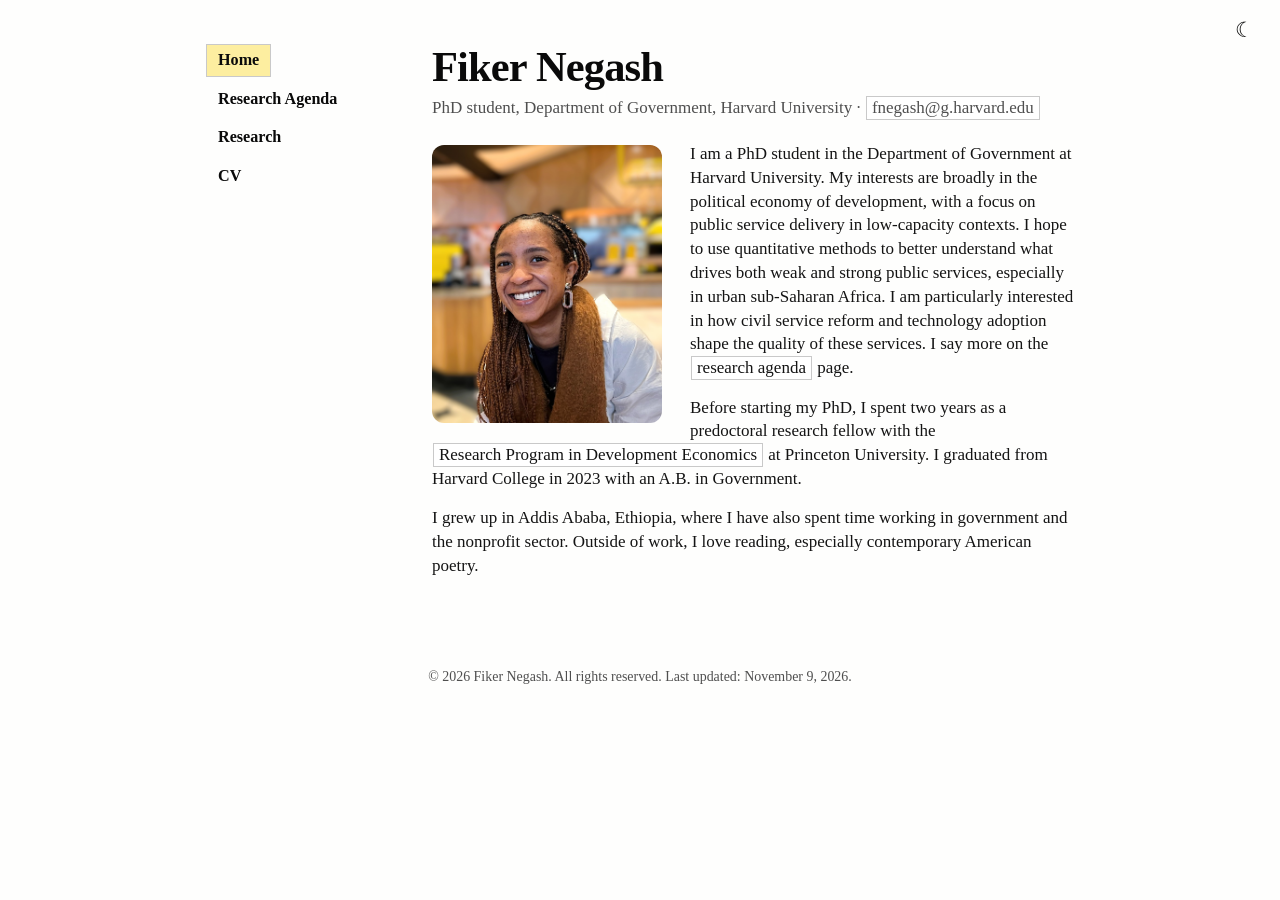
==== index.html @ 1a492804 "Italic paper titles instead of bold Co-Authored-By: Claude Fable 5.1 <noreply@anthropic.com>" ====
<!doctype html>
<html lang="en">
<head>
<meta charset="utf-8">
<meta name="viewport" content="width=device-width, initial-scale=1">
<title>Fiker Negash</title>
<link rel="stylesheet" href="style.css?v=20261109m">
<script src="theme.js?v=20261109m"></script>
</head>
<body>
<button id="theme-toggle" type="button" aria-label="Switch to dark mode">☾</button>
<div class="layout wrap">
<aside class="side">
  <nav aria-label="Site"><ul>
    <li><a href="index.html" aria-current="page">Home</a></li>
    <li><a href="agenda.html">Research Agenda</a></li>
    <li><a href="research.html">Research</a></li>
    <li><a href="cv.pdf">CV</a></li>
  </ul></nav>
</aside>
<main>
  <h1 class="big-name">Fiker Negash</h1>
  <p class="affil">PhD student, Department of Government, Harvard University &middot; <a href="mailto:fnegash@g.harvard.edu">fnegash@g.harvard.edu</a></p>
  <img class="portrait-img" src="profile_pic.jpg" alt="Fiker Negash">
  <p>I am a PhD student in the Department of Government at Harvard University. My interests are broadly in the political economy of development, with a focus on public service delivery in low-capacity contexts. I hope to use quantitative methods to better understand what drives both weak and strong public services, especially in urban sub-Saharan Africa. I am particularly interested in how civil service reform and technology adoption shape the quality of these services. I say more on the <a href="agenda.html">research agenda</a> page.</p>
  <p>Before starting my PhD, I spent two years as a predoctoral research fellow with the <a href="https://rpde.princeton.edu/">Research Program in Development Economics</a> at Princeton University. I graduated from Harvard College in 2023 with an A.B. in Government.</p>
  <p>I grew up in Addis Ababa, Ethiopia, where I have also spent time working in government and the nonprofit sector. Outside of work, I love reading, especially contemporary American poetry.</p>
  <div class="clear"></div>

</main>
</div>
<footer><div class="wrap">&copy; 2026 Fiker Negash. All rights reserved. Last updated: November 9, 2026.</div></footer>
</body>
</html>
---- style.css ----
/* Fiker Negash — site stylesheet. Minimal, with a faint neobrutalist trace: hairline rules, pale yellow active tab, no shadows. Font: Times New Roman (system). */

:root {
  --bg: #fefefd;
  --text: #141414;
  --heading: #0a0a0a;
  --muted: #4f4f4f;
  --ink: #c9c9c9;         /* hairline rule colour */
  --ink-strong: #0a0a0a;
  --accent: #fdeea0;      /* pale yellow */
  --accent-2: #ff8a3d;    /* orange, used sparingly */
  --surface: #ffffff;
  --shadow: none;
  --shadow-sm: none;
}
:root[data-theme="dark"] {
  --bg: #161616;
  --text: #ececec;
  --heading: #ffffff;
  --muted: #b0b0b0;
  --ink: #3a3a3a;
  --ink-strong: #f2f2f2;
  --accent: #d9c86a;
  --accent-2: #ff9a55;
  --surface: #1f1f1f;
}

* { box-sizing: border-box; }
html { font-size: 17px; }
body {
  margin: 0;
  position: relative;
  background: var(--bg);
  color: var(--text);
  font-family: "Times New Roman", Times, "Liberation Serif", serif;
  font-weight: 400;
  line-height: 1.4;
  transition: background .2s ease, color .2s ease;
}
.wrap { max-width: 900px; margin: 0 auto; padding: 0 16px; }

/* Layout: tabs stacked in a left column, content on the right */
.layout { display: grid; grid-template-columns: 170px 1fr; column-gap: 56px; align-items: start; padding-top: 44px; }
.side { position: sticky; top: 32px; }
nav ul { list-style: none; margin: 0; padding: 0; display: flex; flex-direction: column; align-items: flex-start; gap: 6px; }
nav a {
  display: inline-block;
  color: var(--heading);
  text-decoration: none;
  font-weight: 600;
  font-size: .95rem;
  padding: 4px 11px;
  border: 1px solid transparent;
  transition: transform .1s ease, box-shadow .1s ease, background .1s ease;
}
nav a:hover { background: var(--accent); color: #0a0a0a; }
nav a[aria-current="page"] { border-color: var(--ink); background: var(--accent); color: #0a0a0a; }
#theme-toggle { position: absolute; top: 16px; right: 20px; background: none; border: none; padding: 4px 6px; color: var(--heading); font: inherit; font-size: 1.25rem; line-height: 1; cursor: pointer; }
#theme-toggle:hover { color: var(--accent-2); }

/* Body text */
main { padding: 0 0 56px; min-height: 55vh; min-width: 0; }
h1 { font-size: 1.6rem; font-weight: 700; color: var(--heading); margin: 0 0 1rem; letter-spacing: -.01em; }
h2 { font-size: 1.1rem; font-weight: 700; color: var(--heading); margin: 1.8rem 0 .6rem; }
p { margin: 0 0 .9rem; }
em { font-style: italic; }

/* Links: boxed with a hard shadow on hover */
main a, footer a {
  color: inherit;
  text-decoration: none;
  border: 1px solid var(--ink);
  padding: 0 .3em;
  margin: 0 .05em;
  line-height: 1.3;
  white-space: nowrap;
  background: var(--surface);
  transition: transform .1s ease, box-shadow .1s ease, background .1s ease;
  display: inline-block;
}
main a:hover, footer a:hover { background: var(--accent); color: #0a0a0a; border-color: var(--muted); }

/* Home: big name, affiliation line, photo on the right */
.big-name { font-size: 2.5rem; font-weight: 700; letter-spacing: -.02em; margin: 0 0 .3rem; line-height: 1.1; }
.affil { color: var(--muted); margin-bottom: 1.3rem; font-weight: 500; }
.portrait-img { float: left; width: 230px; height: auto; margin: .2rem 28px 16px 0; border: none; border-radius: 12px; }
.clear { clear: both; }

/* Research agenda: numbered projects */
ol.projects { padding-left: 1.4rem; margin: 0 0 1.4rem; }
ol.projects li { margin-bottom: .6rem; padding-left: .2rem; }

/* Research page: papers with collapsible abstracts */
ol.papers { padding-left: 1.4rem; margin: 0; }
ol.papers li { margin-bottom: 1.5rem; }
ol.papers .title { color: var(--heading); font-style: italic; }
ol.papers .authors { display: block; margin-top: .15rem; color: var(--muted); }
ol.papers .links { display: flex; flex-wrap: wrap; gap: .5rem .8rem; align-items: baseline; margin-top: .55rem; font-size: .92rem; }
details { display: inline; }
details summary { list-style: none; cursor: pointer; display: inline-block; border: 1px solid var(--ink); padding: 0 .3em; line-height: 1.3; background: var(--surface); font-weight: 600; transition: transform .1s ease, box-shadow .1s ease, background .1s ease; }
details summary::-webkit-details-marker { display: none; }
details summary:hover { background: var(--accent); color: #0a0a0a; }
details[open] summary { background: var(--accent); color: #0a0a0a; }
details p { display: block; margin: .7rem 0 .3rem; padding: .7rem .9rem; border-left: 2px solid var(--accent); background: var(--surface); font-size: .95rem; line-height: 1.45; }

footer { padding: 18px 0 48px; color: var(--muted); font-size: .82rem; text-align: center; }

@media (max-width: 640px) {
  html { font-size: 16px; }
  .layout { grid-template-columns: 1fr; padding-top: 20px; row-gap: 24px; }
  .side { position: static; }
  nav ul { flex-direction: row; flex-wrap: wrap; gap: 6px 8px; }
  #theme-toggle { top: 10px; right: 12px; }
  .portrait-img { float: none; width: 200px; margin: 0 0 18px; display: block; }
  .big-name { font-size: 2.1rem; }
}
@media (prefers-reduced-motion: reduce) {
  * { transition: none !important; }
}
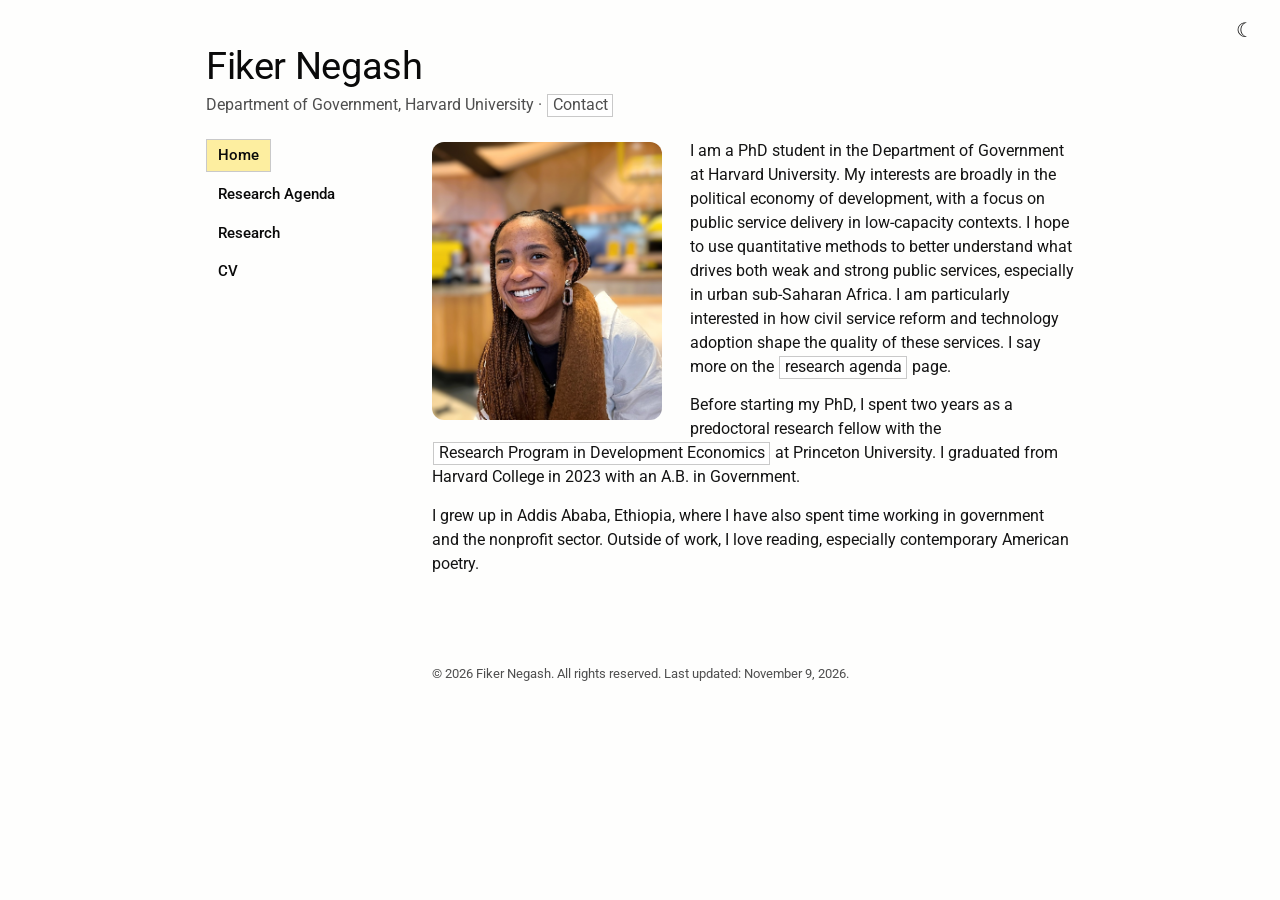
==== commit 3a62c8b2: "Roboto from Google Fonts, name block above the columns, Contact link, affiliation without "PhD stude" ====
--- a/index.html
+++ b/index.html
@@ -4,11 +4,18 @@
 <meta charset="utf-8">
 <meta name="viewport" content="width=device-width, initial-scale=1">
 <title>Fiker Negash</title>
-<link rel="stylesheet" href="style.css?v=20261109m">
-<script src="theme.js?v=20261109m"></script>
+<link rel="preconnect" href="https://fonts.googleapis.com">
+<link rel="preconnect" href="https://fonts.gstatic.com" crossorigin>
+<link href="https://fonts.googleapis.com/css2?family=Roboto:ital,wght@0,300;0,400;0,500;0,700;1,400&display=swap" rel="stylesheet">
+<link rel="stylesheet" href="style.css?v=20261109n">
+<script src="theme.js?v=20261109n"></script>
 </head>
 <body>
 <button id="theme-toggle" type="button" aria-label="Switch to dark mode">☾</button>
+<div class="wrap top">
+  <h1 class="big-name">Fiker Negash</h1>
+  <p class="affil">Department of Government, Harvard University &middot; <a href="mailto:fnegash@g.harvard.edu">Contact</a></p>
+</div>
 <div class="layout wrap">
 <aside class="side">
   <nav aria-label="Site"><ul>
@@ -19,8 +26,6 @@
   </ul></nav>
 </aside>
 <main>
-  <h1 class="big-name">Fiker Negash</h1>
-  <p class="affil">PhD student, Department of Government, Harvard University &middot; <a href="mailto:fnegash@g.harvard.edu">fnegash@g.harvard.edu</a></p>
   <img class="portrait-img" src="profile_pic.jpg" alt="Fiker Negash">
   <p>I am a PhD student in the Department of Government at Harvard University. My interests are broadly in the political economy of development, with a focus on public service delivery in low-capacity contexts. I hope to use quantitative methods to better understand what drives both weak and strong public services, especially in urban sub-Saharan Africa. I am particularly interested in how civil service reform and technology adoption shape the quality of these services. I say more on the <a href="agenda.html">research agenda</a> page.</p>
   <p>Before starting my PhD, I spent two years as a predoctoral research fellow with the <a href="https://rpde.princeton.edu/">Research Program in Development Economics</a> at Princeton University. I graduated from Harvard College in 2023 with an A.B. in Government.</p>
--- a/style.css
+++ b/style.css
@@ -1,4 +1,4 @@
-/* Fiker Negash — site stylesheet. Minimal, with a faint neobrutalist trace: hairline rules, pale yellow active tab, no shadows. Font: Times New Roman (system). */
+/* Fiker Negash — site stylesheet. Minimal, with a faint neobrutalist trace: hairline rules, pale yellow active tab, no shadows. Font: Roboto via Google Fonts (as on guygrossman.com). */
 
 :root {
   --bg: #fefefd;
@@ -26,28 +26,30 @@
 }
 
 * { box-sizing: border-box; }
-html { font-size: 17px; }
+html { font-size: 16px; }
 body {
   margin: 0;
   position: relative;
   background: var(--bg);
   color: var(--text);
-  font-family: "Times New Roman", Times, "Liberation Serif", serif;
+  font-family: "Roboto", "Helvetica Neue", Arial, sans-serif;
   font-weight: 400;
-  line-height: 1.4;
+  line-height: 1.5;
   transition: background .2s ease, color .2s ease;
 }
 .wrap { max-width: 900px; margin: 0 auto; padding: 0 16px; }
 
 /* Layout: tabs stacked in a left column, content on the right */
 .layout { display: grid; grid-template-columns: 170px 1fr; column-gap: 56px; align-items: start; padding-top: 44px; }
+.top { padding-top: 44px; }
+.top + .layout { padding-top: 22px; }
 .side { position: sticky; top: 32px; }
 nav ul { list-style: none; margin: 0; padding: 0; display: flex; flex-direction: column; align-items: flex-start; gap: 6px; }
 nav a {
   display: inline-block;
   color: var(--heading);
   text-decoration: none;
-  font-weight: 600;
+  font-weight: 500;
   font-size: .95rem;
   padding: 4px 11px;
   border: 1px solid transparent;
@@ -60,13 +62,13 @@
 
 /* Body text */
 main { padding: 0 0 56px; min-height: 55vh; min-width: 0; }
-h1 { font-size: 1.6rem; font-weight: 700; color: var(--heading); margin: 0 0 1rem; letter-spacing: -.01em; }
-h2 { font-size: 1.1rem; font-weight: 700; color: var(--heading); margin: 1.8rem 0 .6rem; }
+h1 { font-size: 1.6rem; font-weight: 500; color: var(--heading); margin: 0 0 1rem; letter-spacing: -.01em; }
+h2 { font-size: 1.1rem; font-weight: 500; color: var(--heading); margin: 1.8rem 0 .6rem; }
 p { margin: 0 0 .9rem; }
 em { font-style: italic; }
 
 /* Links: boxed with a hard shadow on hover */
-main a, footer a {
+main a, footer a, .top a {
   color: inherit;
   text-decoration: none;
   border: 1px solid var(--ink);
@@ -78,11 +80,11 @@
   transition: transform .1s ease, box-shadow .1s ease, background .1s ease;
   display: inline-block;
 }
-main a:hover, footer a:hover { background: var(--accent); color: #0a0a0a; border-color: var(--muted); }
+main a:hover, footer a:hover, .top a:hover { background: var(--accent); color: #0a0a0a; border-color: var(--muted); }
 
 /* Home: big name, affiliation line, photo on the right */
-.big-name { font-size: 2.5rem; font-weight: 700; letter-spacing: -.02em; margin: 0 0 .3rem; line-height: 1.1; }
-.affil { color: var(--muted); margin-bottom: 1.3rem; font-weight: 500; }
+.big-name { font-size: 2.4rem; font-weight: 400; letter-spacing: -.01em; margin: 0 0 .3rem; line-height: 1.15; }
+.affil { color: var(--muted); margin-bottom: 0; font-weight: 400; }
 .portrait-img { float: left; width: 230px; height: auto; margin: .2rem 28px 16px 0; border: none; border-radius: 12px; }
 .clear { clear: both; }
 
@@ -93,11 +95,11 @@
 /* Research page: papers with collapsible abstracts */
 ol.papers { padding-left: 1.4rem; margin: 0; }
 ol.papers li { margin-bottom: 1.5rem; }
-ol.papers .title { color: var(--heading); font-style: italic; }
+ol.papers .title { color: var(--heading); font-style: italic; font-weight: 500; }
 ol.papers .authors { display: block; margin-top: .15rem; color: var(--muted); }
 ol.papers .links { display: flex; flex-wrap: wrap; gap: .5rem .8rem; align-items: baseline; margin-top: .55rem; font-size: .92rem; }
 details { display: inline; }
-details summary { list-style: none; cursor: pointer; display: inline-block; border: 1px solid var(--ink); padding: 0 .3em; line-height: 1.3; background: var(--surface); font-weight: 600; transition: transform .1s ease, box-shadow .1s ease, background .1s ease; }
+details summary { list-style: none; cursor: pointer; display: inline-block; border: 1px solid var(--ink); padding: 0 .3em; line-height: 1.3; background: var(--surface); font-weight: 500; transition: transform .1s ease, box-shadow .1s ease, background .1s ease; }
 details summary::-webkit-details-marker { display: none; }
 details summary:hover { background: var(--accent); color: #0a0a0a; }
 details[open] summary { background: var(--accent); color: #0a0a0a; }
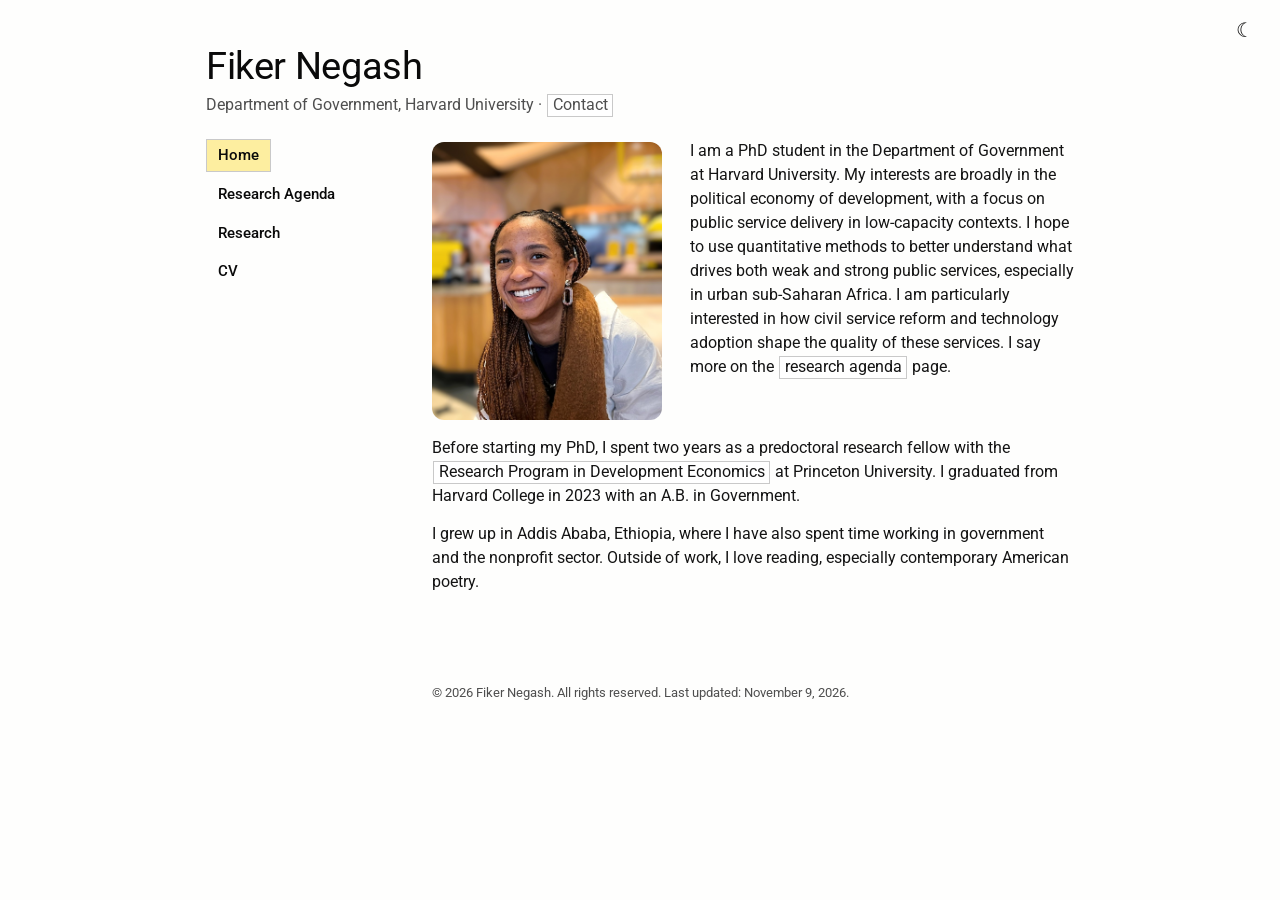
==== commit cad3b19e: "Start the second home paragraph below the photo Co-Authored-By: Claude Fable 5.1 <noreply@anthropic." ====
--- a/index.html
+++ b/index.html
@@ -7,8 +7,8 @@
 <link rel="preconnect" href="https://fonts.googleapis.com">
 <link rel="preconnect" href="https://fonts.gstatic.com" crossorigin>
 <link href="https://fonts.googleapis.com/css2?family=Roboto:ital,wght@0,300;0,400;0,500;0,700;1,400&display=swap" rel="stylesheet">
-<link rel="stylesheet" href="style.css?v=20261109n">
-<script src="theme.js?v=20261109n"></script>
+<link rel="stylesheet" href="style.css?v=20261109o">
+<script src="theme.js?v=20261109o"></script>
 </head>
 <body>
 <button id="theme-toggle" type="button" aria-label="Switch to dark mode">☾</button>
@@ -28,7 +28,7 @@
 <main>
   <img class="portrait-img" src="profile_pic.jpg" alt="Fiker Negash">
   <p>I am a PhD student in the Department of Government at Harvard University. My interests are broadly in the political economy of development, with a focus on public service delivery in low-capacity contexts. I hope to use quantitative methods to better understand what drives both weak and strong public services, especially in urban sub-Saharan Africa. I am particularly interested in how civil service reform and technology adoption shape the quality of these services. I say more on the <a href="agenda.html">research agenda</a> page.</p>
-  <p>Before starting my PhD, I spent two years as a predoctoral research fellow with the <a href="https://rpde.princeton.edu/">Research Program in Development Economics</a> at Princeton University. I graduated from Harvard College in 2023 with an A.B. in Government.</p>
+  <p class="below">Before starting my PhD, I spent two years as a predoctoral research fellow with the <a href="https://rpde.princeton.edu/">Research Program in Development Economics</a> at Princeton University. I graduated from Harvard College in 2023 with an A.B. in Government.</p>
   <p>I grew up in Addis Ababa, Ethiopia, where I have also spent time working in government and the nonprofit sector. Outside of work, I love reading, especially contemporary American poetry.</p>
   <div class="clear"></div>
 
--- a/style.css
+++ b/style.css
@@ -87,6 +87,7 @@
 .affil { color: var(--muted); margin-bottom: 0; font-weight: 400; }
 .portrait-img { float: left; width: 230px; height: auto; margin: .2rem 28px 16px 0; border: none; border-radius: 12px; }
 .clear { clear: both; }
+.below { clear: both; }
 
 /* Research agenda: numbered projects */
 ol.projects { padding-left: 1.4rem; margin: 0 0 1.4rem; }
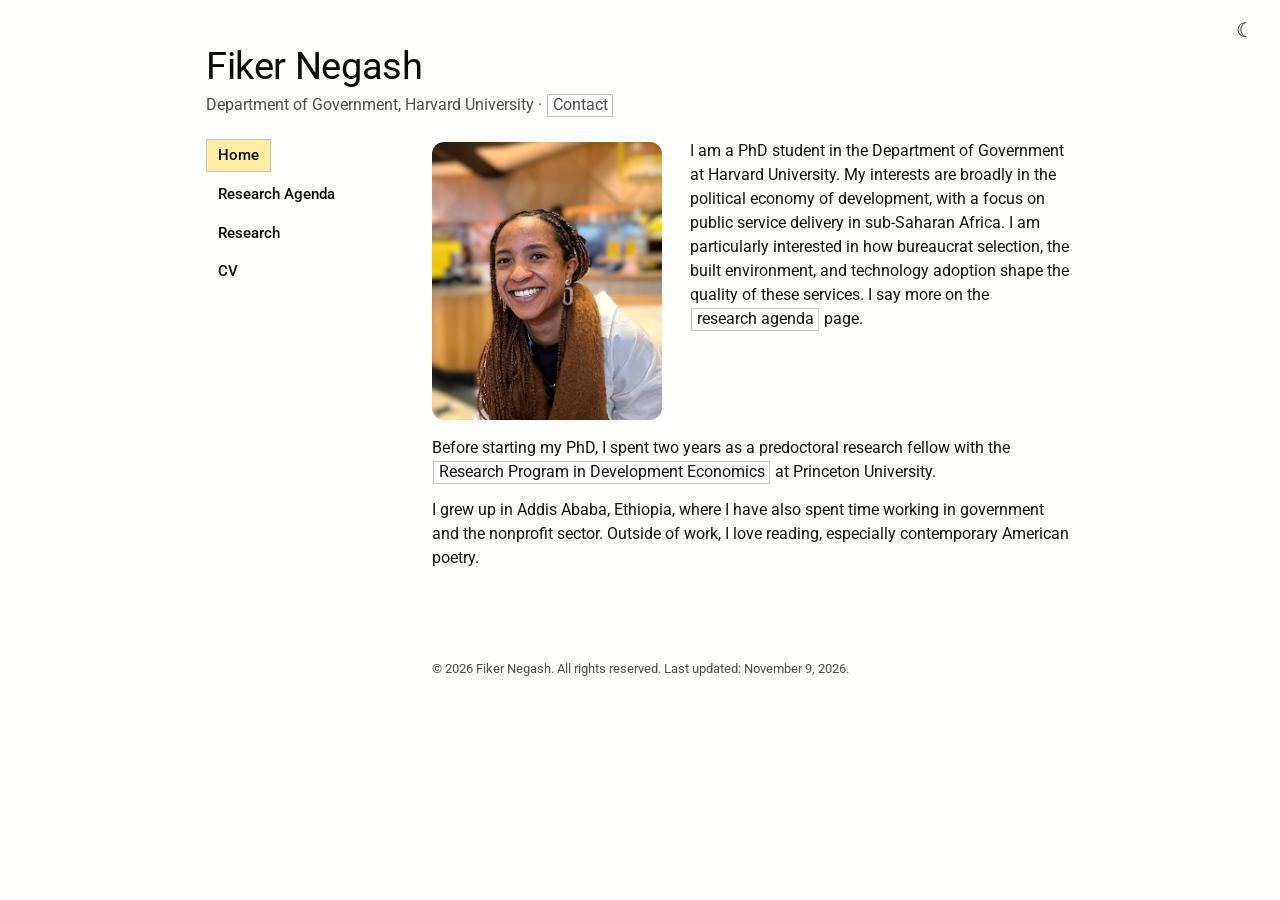
==== commit cce3f21e: "Update home intro and research agenda text Co-Authored-By: Claude Fable 5.1 <noreply@anthropic.com>" ====
--- a/index.html
+++ b/index.html
@@ -27,8 +27,8 @@
 </aside>
 <main>
   <img class="portrait-img" src="profile_pic.jpg" alt="Fiker Negash">
-  <p>I am a PhD student in the Department of Government at Harvard University. My interests are broadly in the political economy of development, with a focus on public service delivery in low-capacity contexts. I hope to use quantitative methods to better understand what drives both weak and strong public services, especially in urban sub-Saharan Africa. I am particularly interested in how civil service reform and technology adoption shape the quality of these services. I say more on the <a href="agenda.html">research agenda</a> page.</p>
-  <p class="below">Before starting my PhD, I spent two years as a predoctoral research fellow with the <a href="https://rpde.princeton.edu/">Research Program in Development Economics</a> at Princeton University. I graduated from Harvard College in 2023 with an A.B. in Government.</p>
+  <p>I am a PhD student in the Department of Government at Harvard University. My interests are broadly in the political economy of development, with a focus on public service delivery in sub-Saharan Africa. I am particularly interested in how bureaucrat selection, the built environment, and technology adoption shape the quality of these services. I say more on the <a href="agenda.html">research agenda</a> page.</p>
+  <p class="below">Before starting my PhD, I spent two years as a predoctoral research fellow with the <a href="https://rpde.princeton.edu/">Research Program in Development Economics</a> at Princeton University.</p>
   <p>I grew up in Addis Ababa, Ethiopia, where I have also spent time working in government and the nonprofit sector. Outside of work, I love reading, especially contemporary American poetry.</p>
   <div class="clear"></div>
 
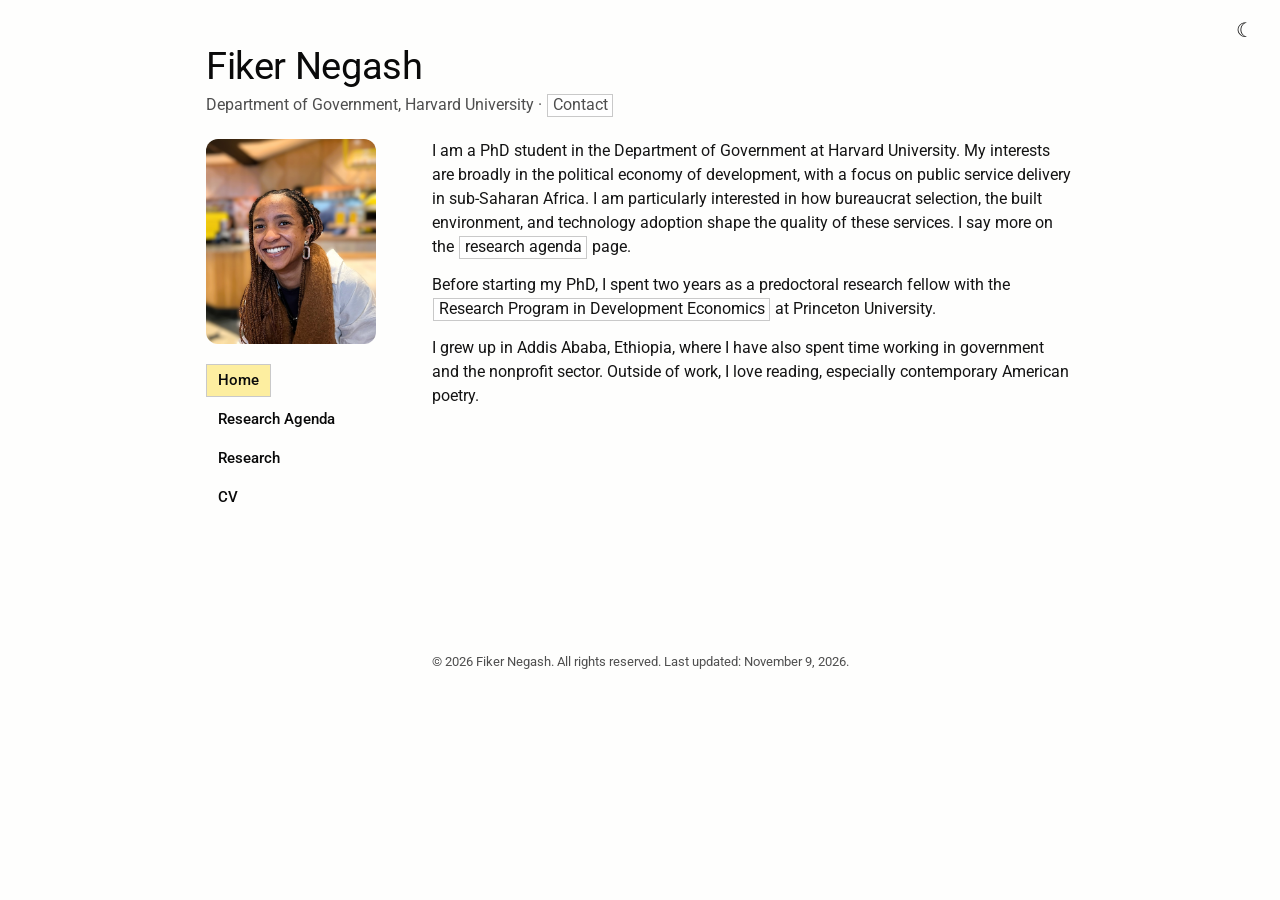
==== commit 03bc0b1c: "Move the portrait into the sidebar above the tabs Co-Authored-By: Claude Fable 5.1 <noreply@anthropi" ====
--- a/index.html
+++ b/index.html
@@ -7,8 +7,8 @@
 <link rel="preconnect" href="https://fonts.googleapis.com">
 <link rel="preconnect" href="https://fonts.gstatic.com" crossorigin>
 <link href="https://fonts.googleapis.com/css2?family=Roboto:ital,wght@0,300;0,400;0,500;0,700;1,400&display=swap" rel="stylesheet">
-<link rel="stylesheet" href="style.css?v=20261109o">
-<script src="theme.js?v=20261109o"></script>
+<link rel="stylesheet" href="style.css?v=20261109p">
+<script src="theme.js?v=20261109p"></script>
 </head>
 <body>
 <button id="theme-toggle" type="button" aria-label="Switch to dark mode">☾</button>
@@ -18,6 +18,7 @@
 </div>
 <div class="layout wrap">
 <aside class="side">
+  <img class="portrait-img" src="profile_pic.jpg" alt="Fiker Negash">
   <nav aria-label="Site"><ul>
     <li><a href="index.html" aria-current="page">Home</a></li>
     <li><a href="agenda.html">Research Agenda</a></li>
@@ -26,7 +27,6 @@
   </ul></nav>
 </aside>
 <main>
-  <img class="portrait-img" src="profile_pic.jpg" alt="Fiker Negash">
   <p>I am a PhD student in the Department of Government at Harvard University. My interests are broadly in the political economy of development, with a focus on public service delivery in sub-Saharan Africa. I am particularly interested in how bureaucrat selection, the built environment, and technology adoption shape the quality of these services. I say more on the <a href="agenda.html">research agenda</a> page.</p>
   <p class="below">Before starting my PhD, I spent two years as a predoctoral research fellow with the <a href="https://rpde.princeton.edu/">Research Program in Development Economics</a> at Princeton University.</p>
   <p>I grew up in Addis Ababa, Ethiopia, where I have also spent time working in government and the nonprofit sector. Outside of work, I love reading, especially contemporary American poetry.</p>
--- a/style.css
+++ b/style.css
@@ -85,7 +85,7 @@
 /* Home: big name, affiliation line, photo on the right */
 .big-name { font-size: 2.4rem; font-weight: 400; letter-spacing: -.01em; margin: 0 0 .3rem; line-height: 1.15; }
 .affil { color: var(--muted); margin-bottom: 0; font-weight: 400; }
-.portrait-img { float: left; width: 230px; height: auto; margin: .2rem 28px 16px 0; border: none; border-radius: 12px; }
+.portrait-img { display: block; width: 100%; max-width: 170px; height: auto; margin: 0 0 20px; border: none; border-radius: 12px; }
 .clear { clear: both; }
 .below { clear: both; }
 
@@ -114,7 +114,7 @@
   .side { position: static; }
   nav ul { flex-direction: row; flex-wrap: wrap; gap: 6px 8px; }
   #theme-toggle { top: 10px; right: 12px; }
-  .portrait-img { float: none; width: 200px; margin: 0 0 18px; display: block; }
+  .portrait-img { max-width: 200px; margin: 0 0 18px; }
   .big-name { font-size: 2.1rem; }
 }
 @media (prefers-reduced-motion: reduce) {
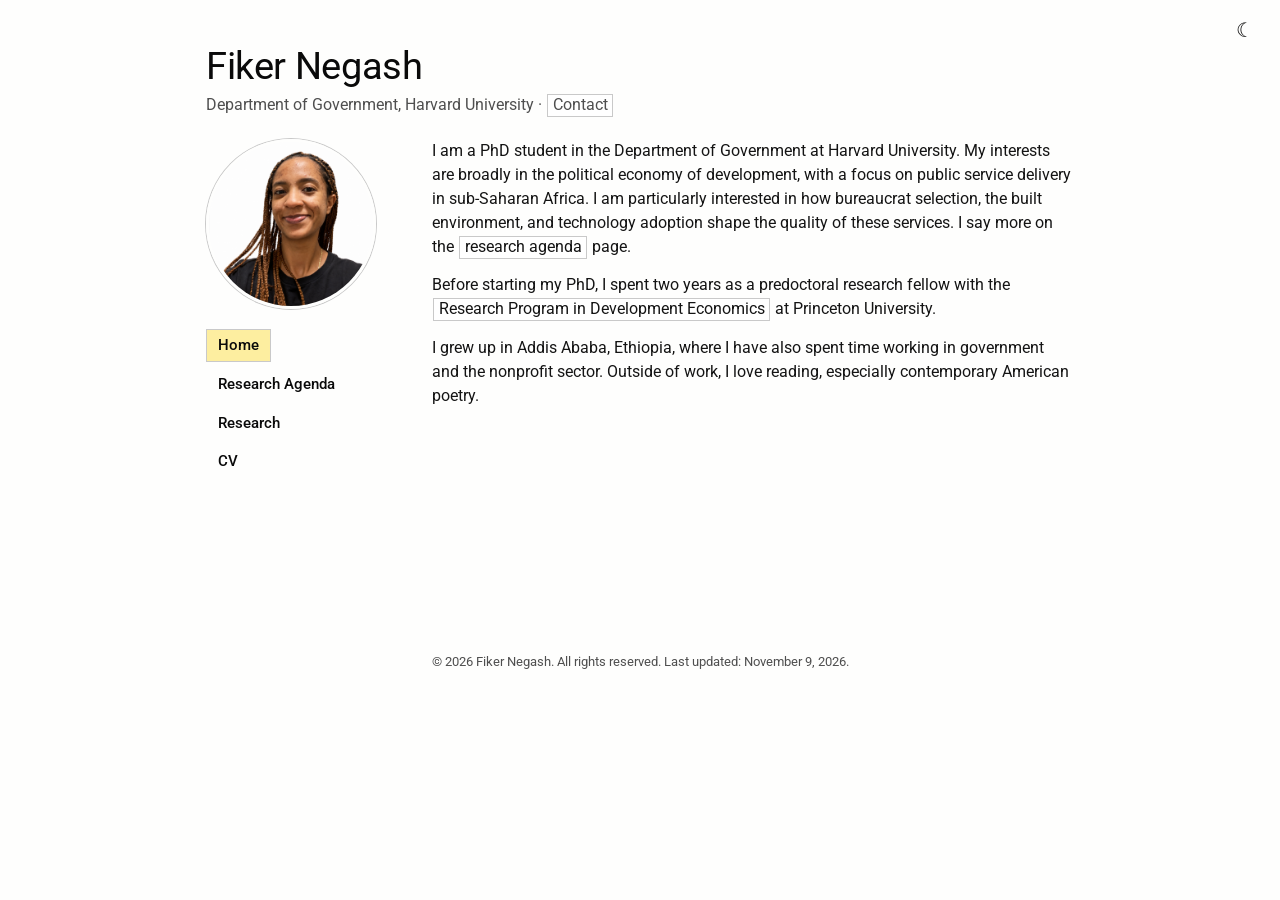
==== commit 8e11a7ee: "Round portrait with a hairline ring; switch back to the square photo Co-Authored-By: Claude Fable 5." ====
--- a/index.html
+++ b/index.html
@@ -7,8 +7,8 @@
 <link rel="preconnect" href="https://fonts.googleapis.com">
 <link rel="preconnect" href="https://fonts.gstatic.com" crossorigin>
 <link href="https://fonts.googleapis.com/css2?family=Roboto:ital,wght@0,300;0,400;0,500;0,700;1,400&display=swap" rel="stylesheet">
-<link rel="stylesheet" href="style.css?v=20261109p">
-<script src="theme.js?v=20261109p"></script>
+<link rel="stylesheet" href="style.css?v=20261109q">
+<script src="theme.js?v=20261109q"></script>
 </head>
 <body>
 <button id="theme-toggle" type="button" aria-label="Switch to dark mode">☾</button>
@@ -18,7 +18,7 @@
 </div>
 <div class="layout wrap">
 <aside class="side">
-  <img class="portrait-img" src="profile_pic.jpg" alt="Fiker Negash">
+  <img class="portrait-img" src="profile_pic.png" alt="Fiker Negash">
   <nav aria-label="Site"><ul>
     <li><a href="index.html" aria-current="page">Home</a></li>
     <li><a href="agenda.html">Research Agenda</a></li>
--- a/style.css
+++ b/style.css
@@ -85,7 +85,7 @@
 /* Home: big name, affiliation line, photo on the right */
 .big-name { font-size: 2.4rem; font-weight: 400; letter-spacing: -.01em; margin: 0 0 .3rem; line-height: 1.15; }
 .affil { color: var(--muted); margin-bottom: 0; font-weight: 400; }
-.portrait-img { display: block; width: 100%; max-width: 170px; height: auto; margin: 0 0 20px; border: none; border-radius: 12px; }
+.portrait-img { display: block; width: 170px; height: 170px; object-fit: cover; border-radius: 50%; border: 3px solid var(--bg); box-shadow: 0 0 0 1px var(--ink); margin: 0 0 20px; }
 .clear { clear: both; }
 .below { clear: both; }
 
@@ -114,7 +114,7 @@
   .side { position: static; }
   nav ul { flex-direction: row; flex-wrap: wrap; gap: 6px 8px; }
   #theme-toggle { top: 10px; right: 12px; }
-  .portrait-img { max-width: 200px; margin: 0 0 18px; }
+  .portrait-img { width: 200px; height: 200px; margin: 0 0 18px; }
   .big-name { font-size: 2.1rem; }
 }
 @media (prefers-reduced-motion: reduce) {
